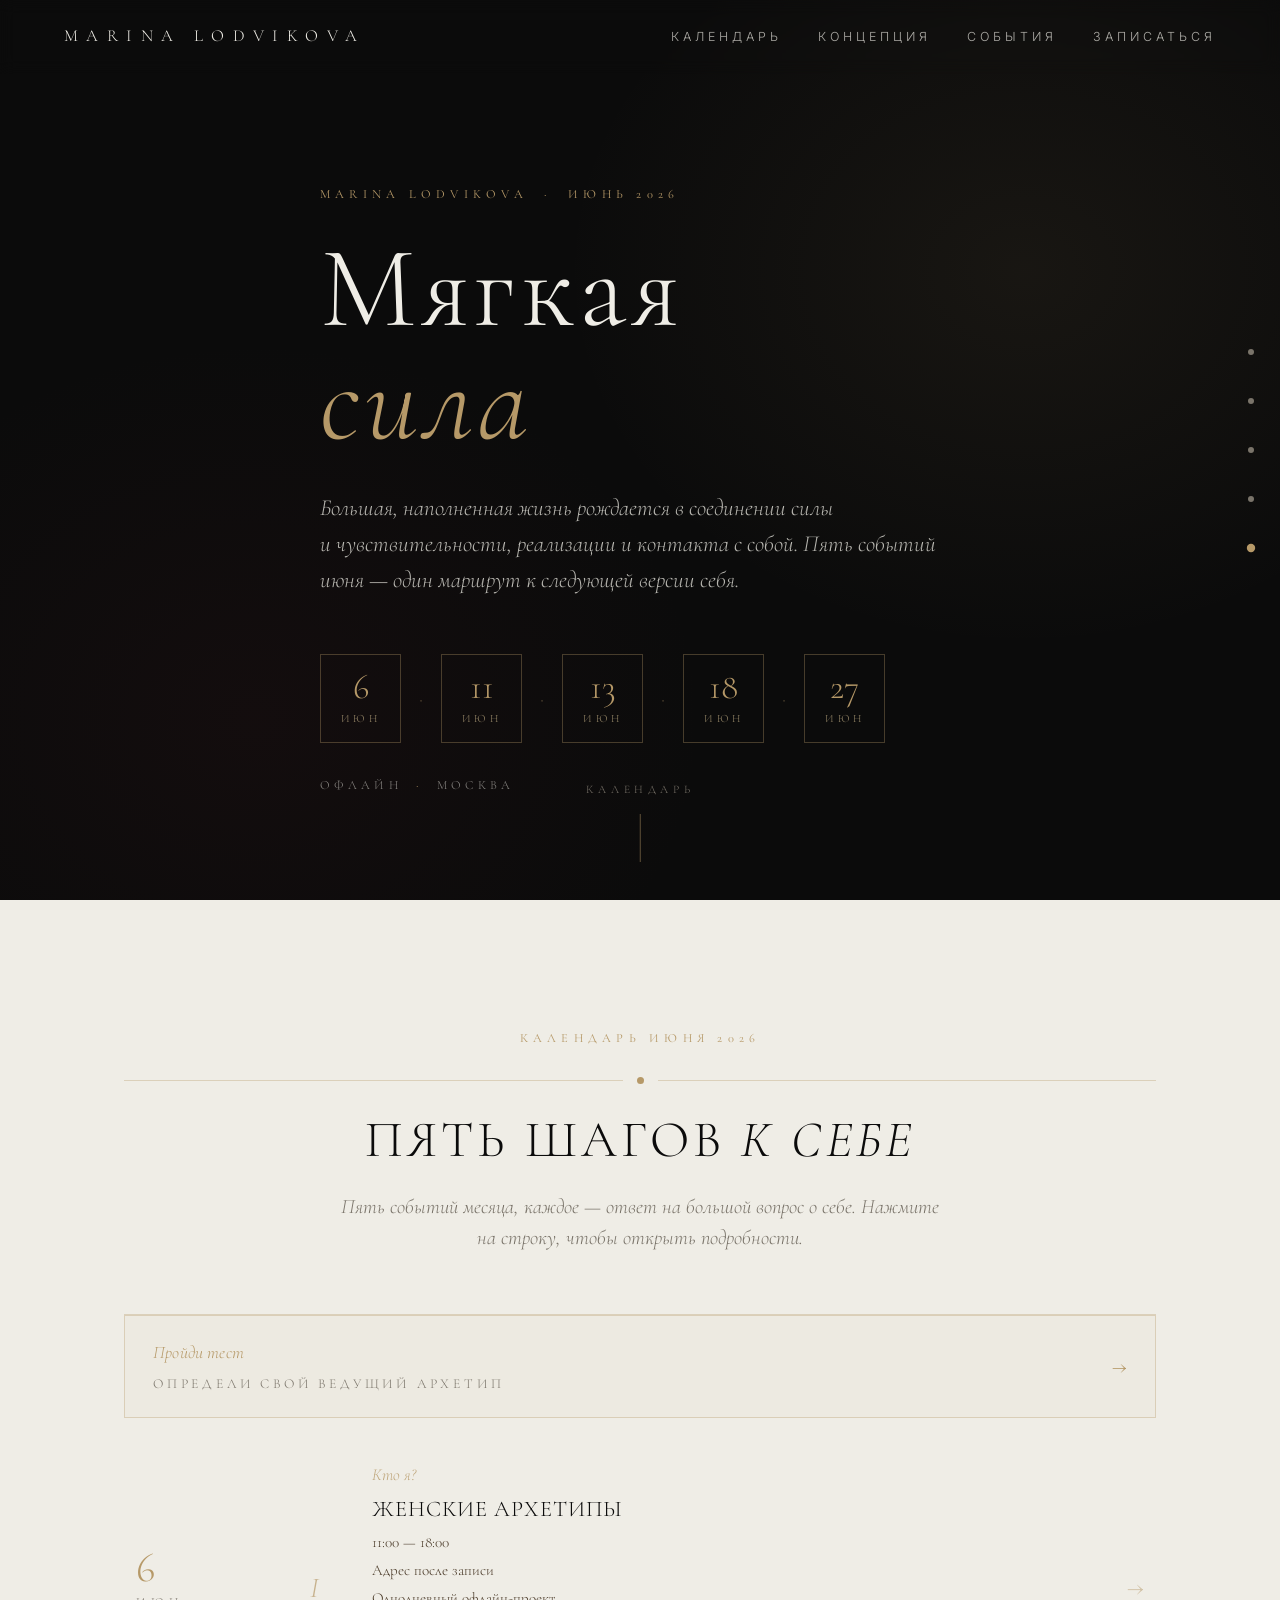
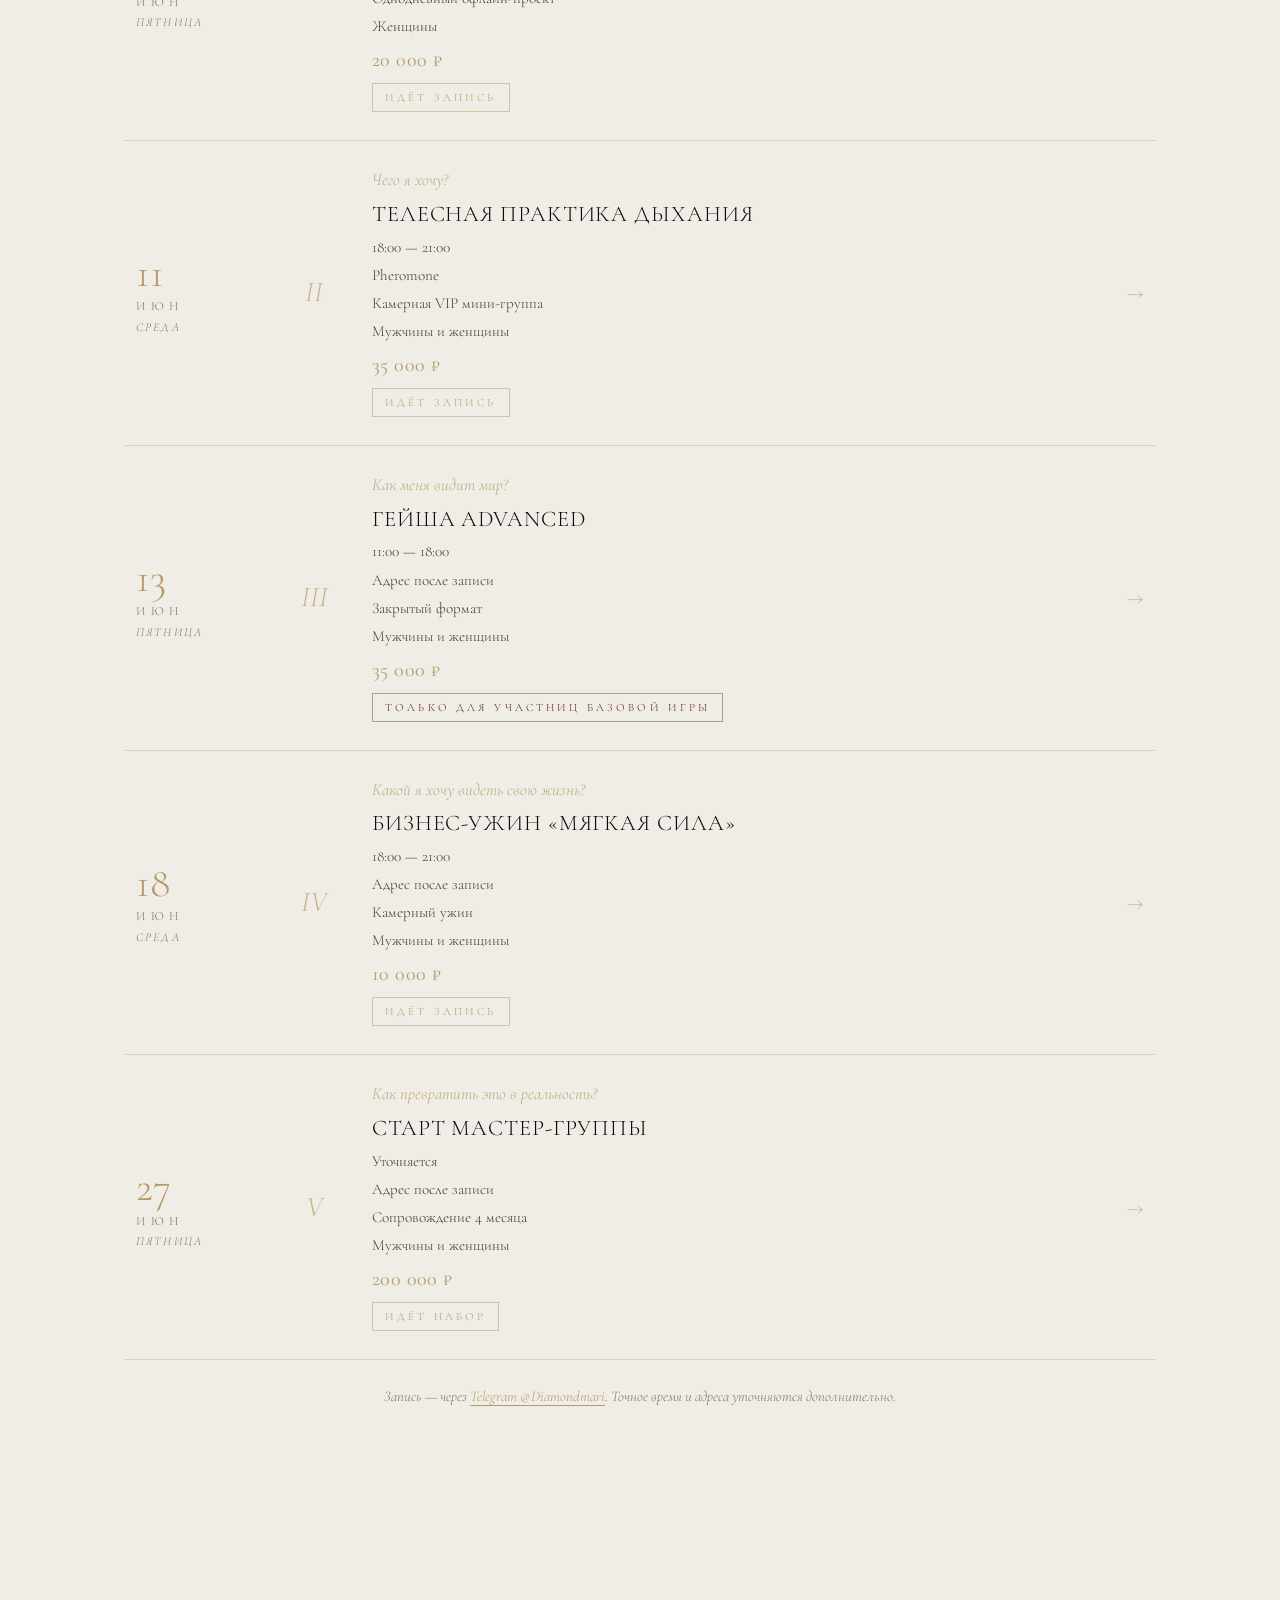
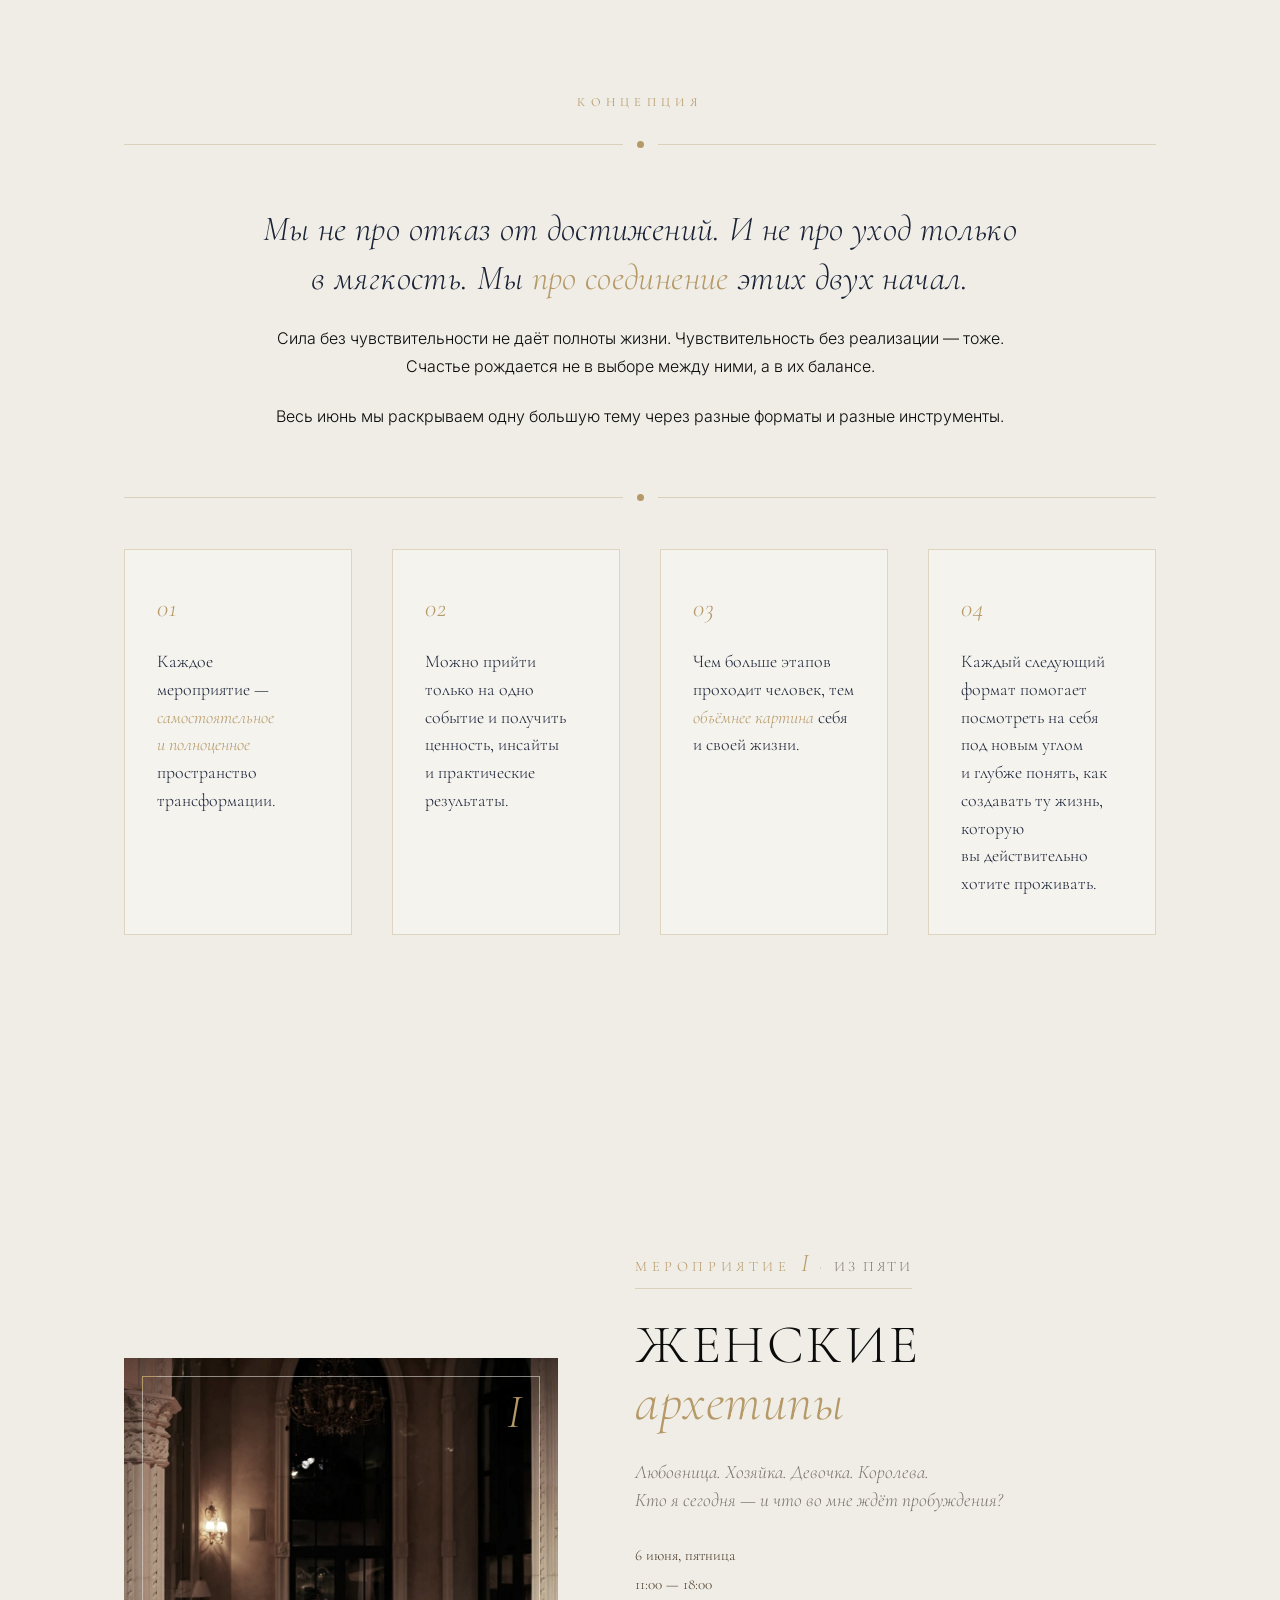
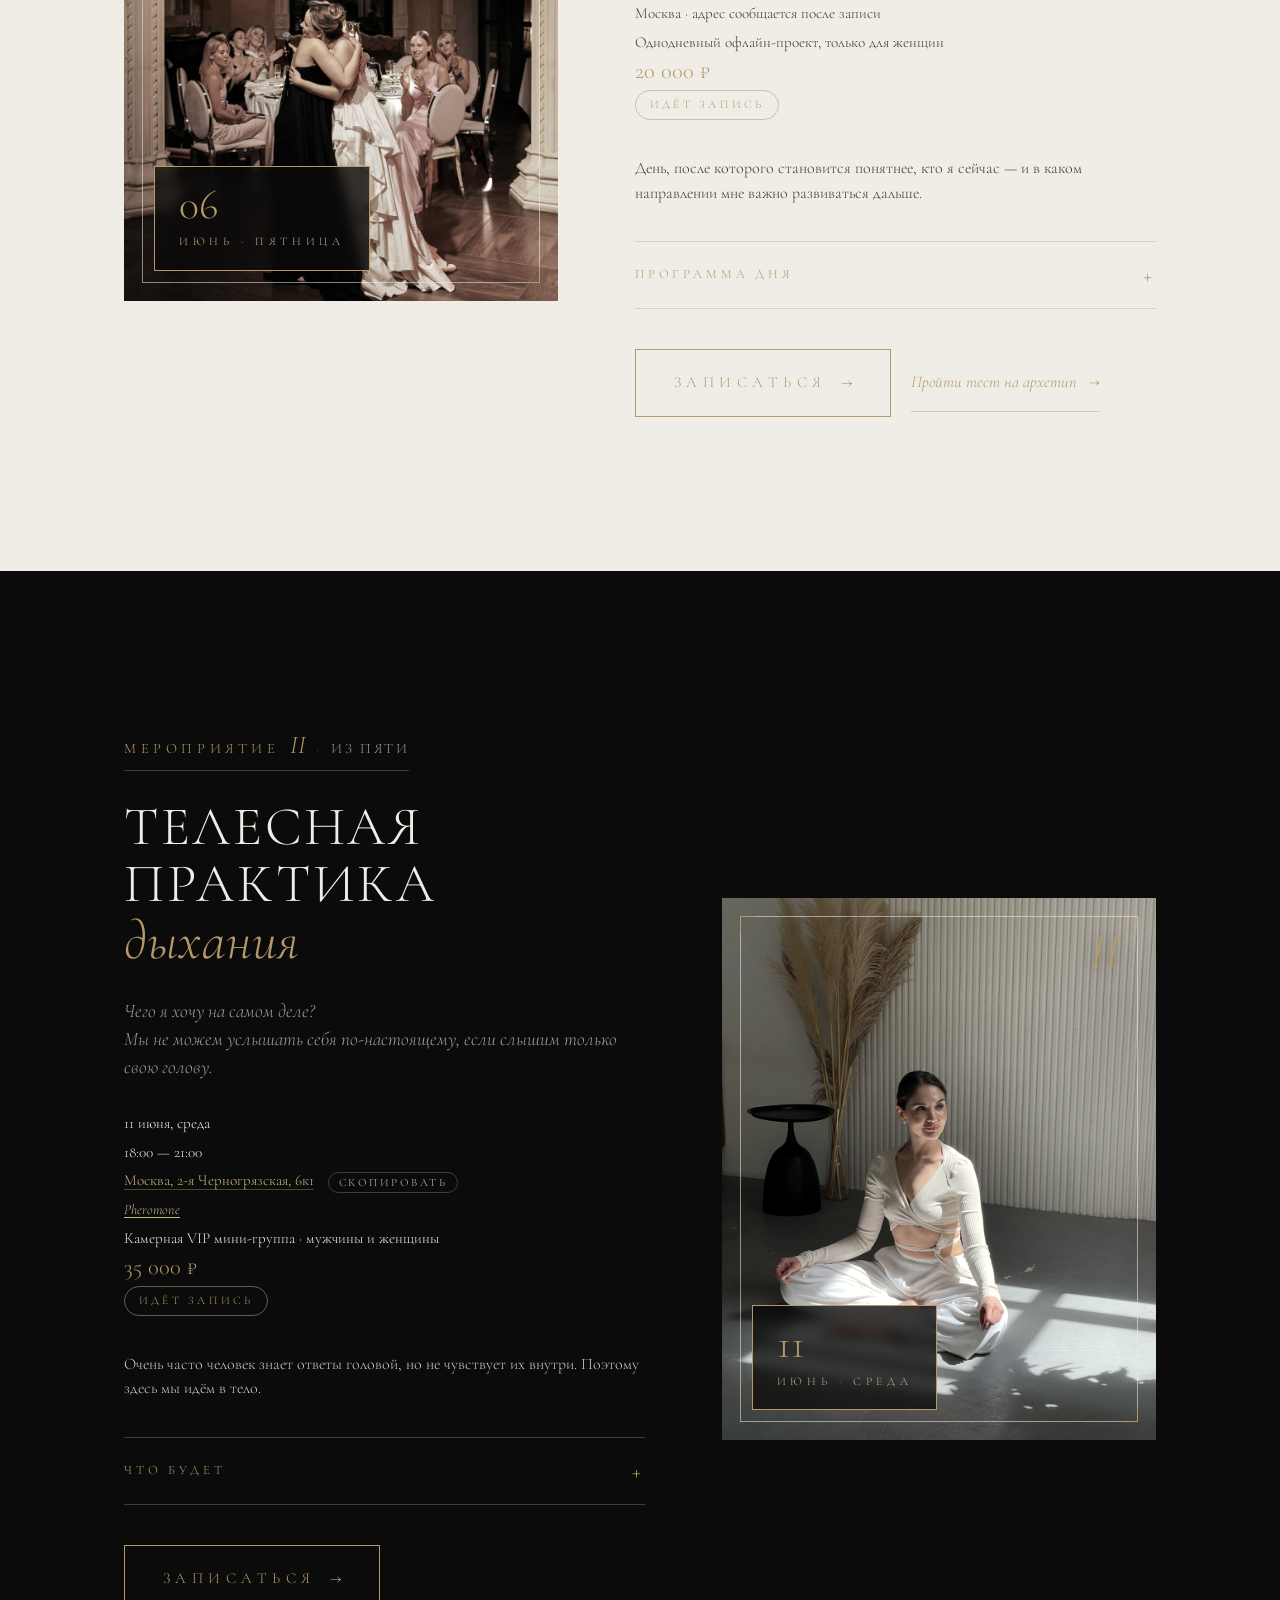
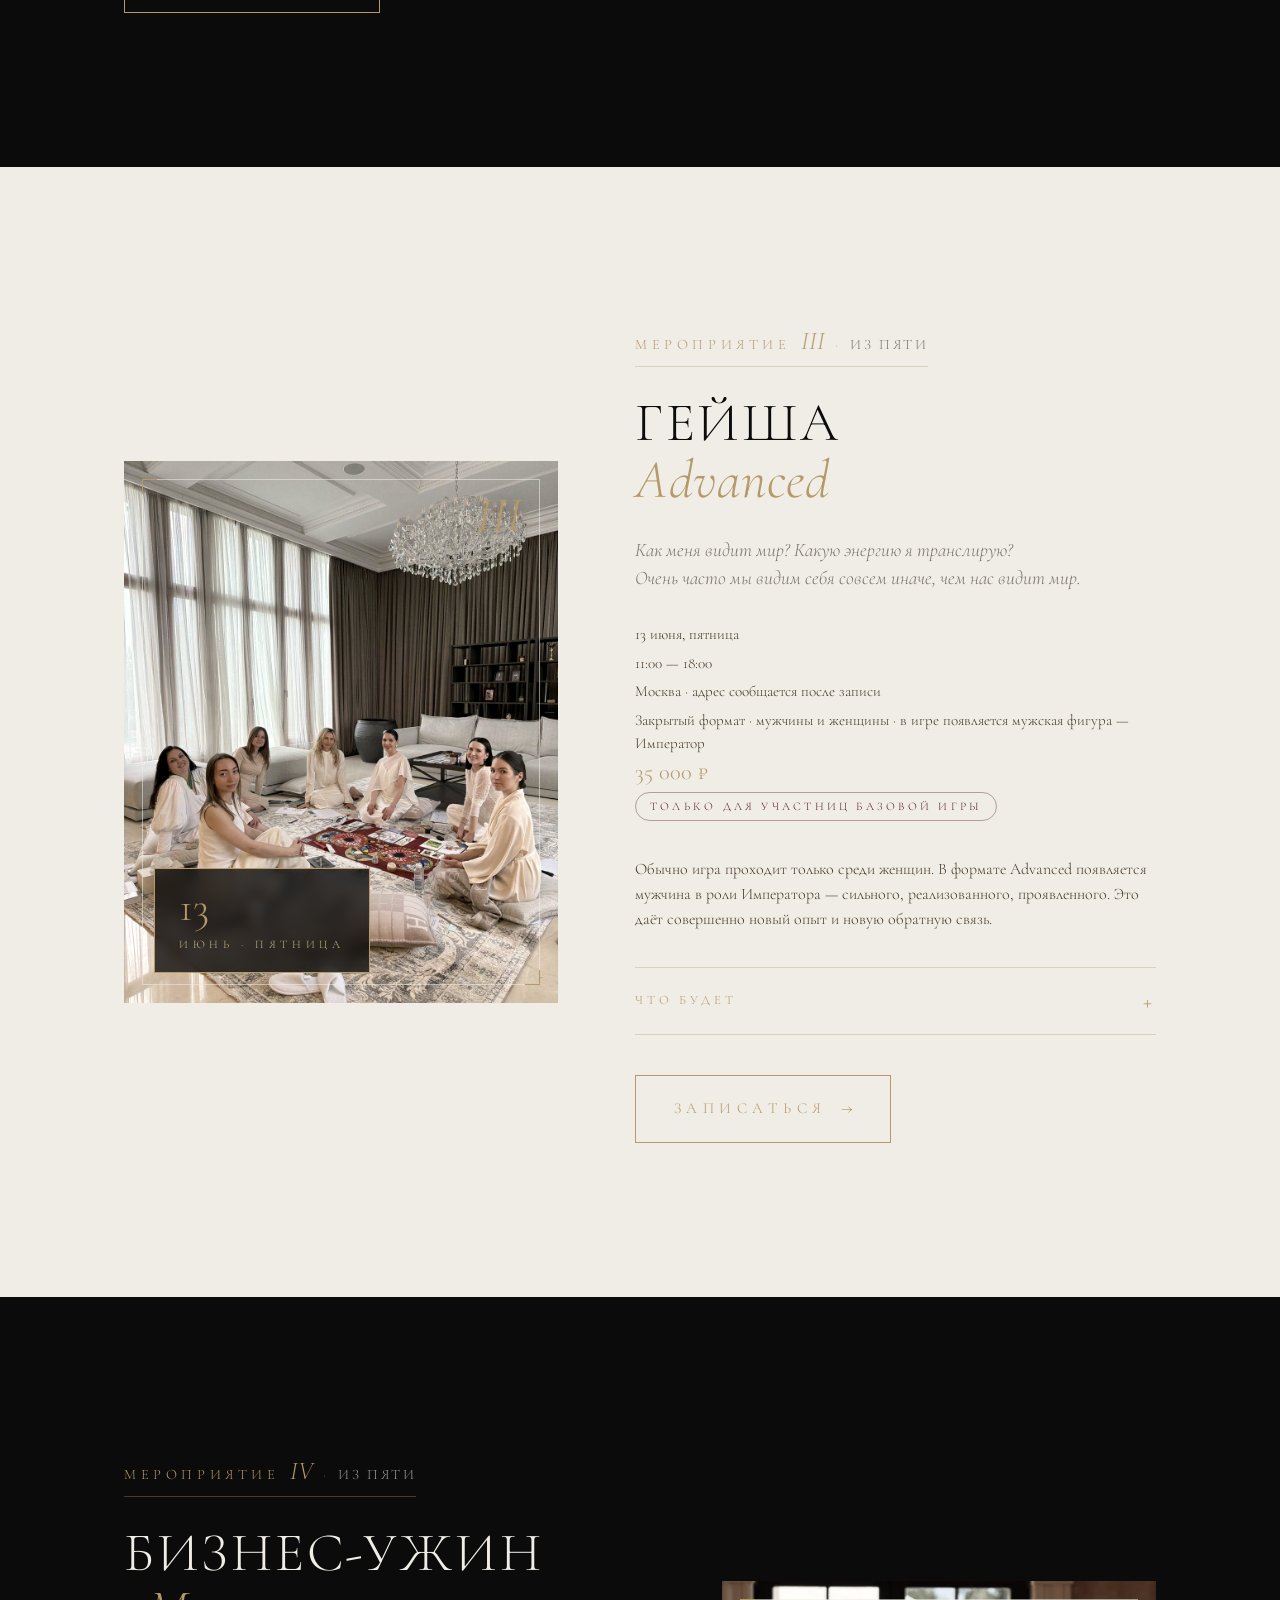
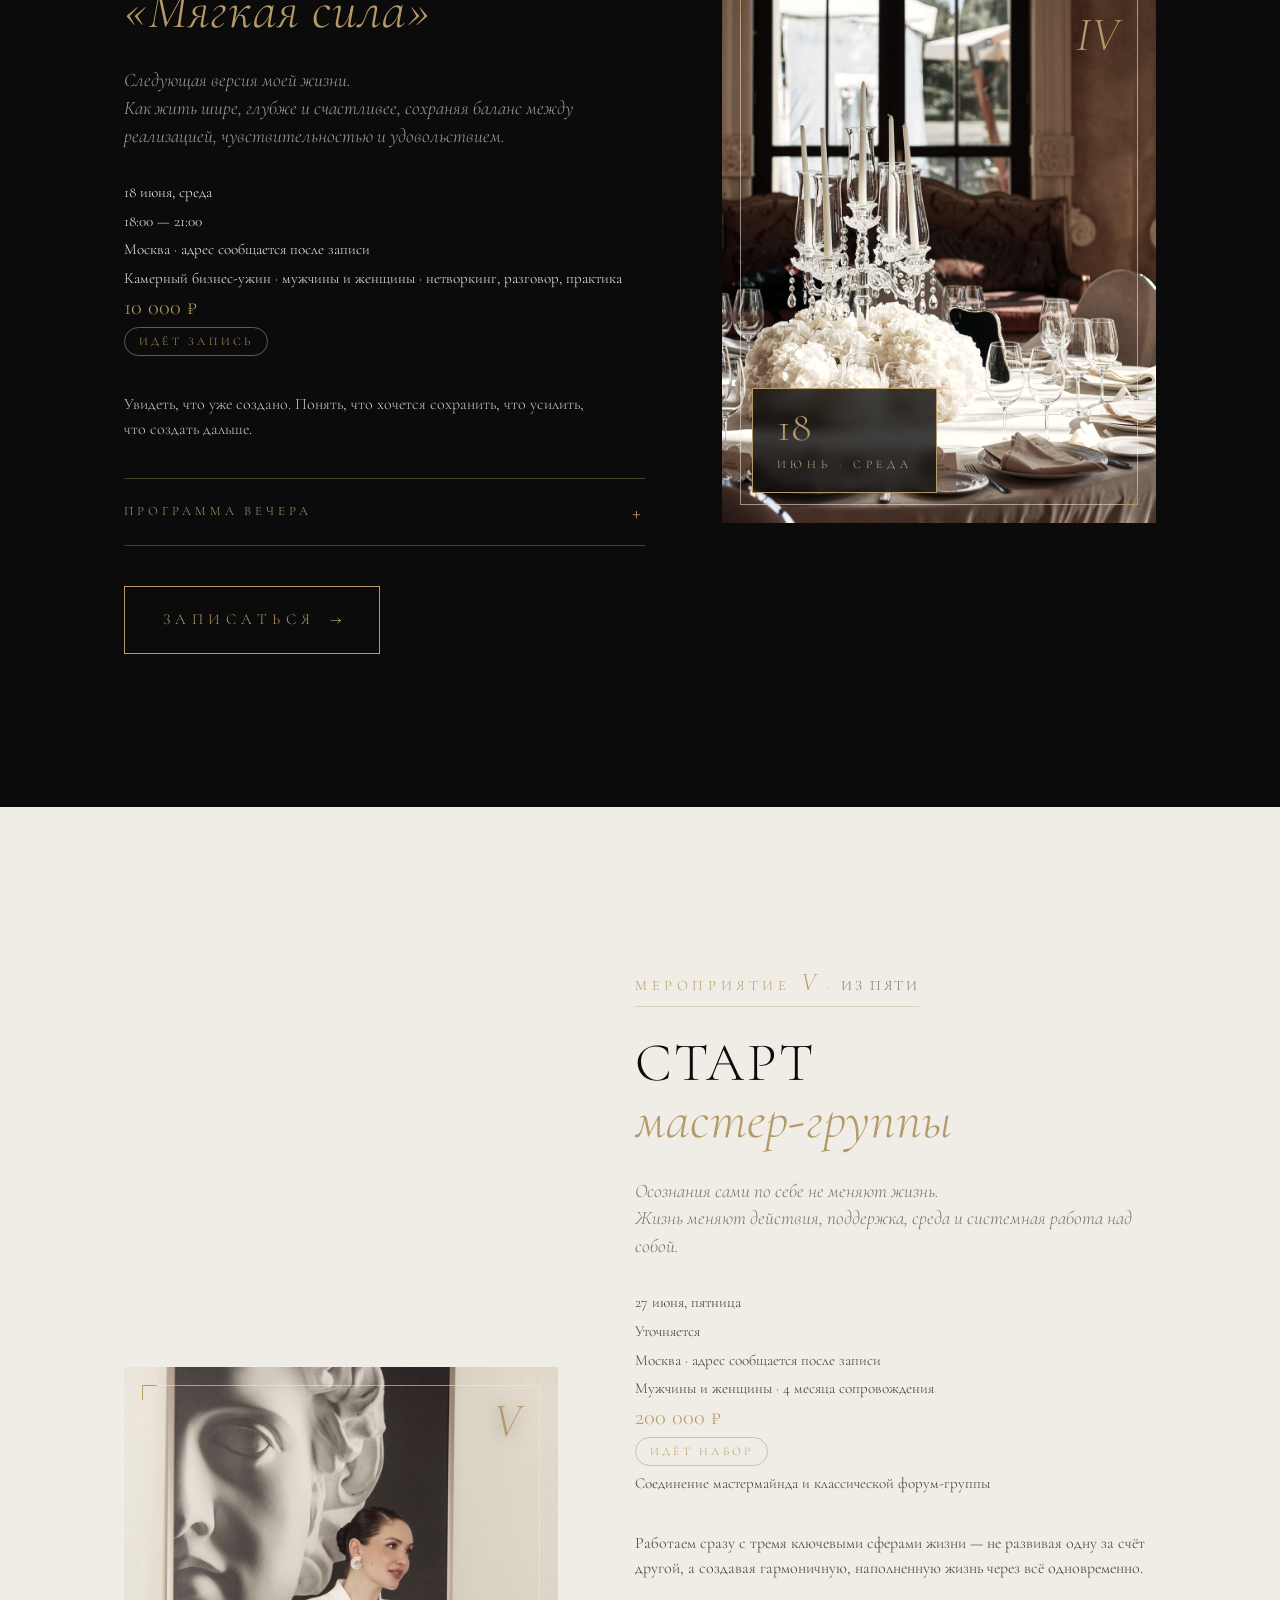
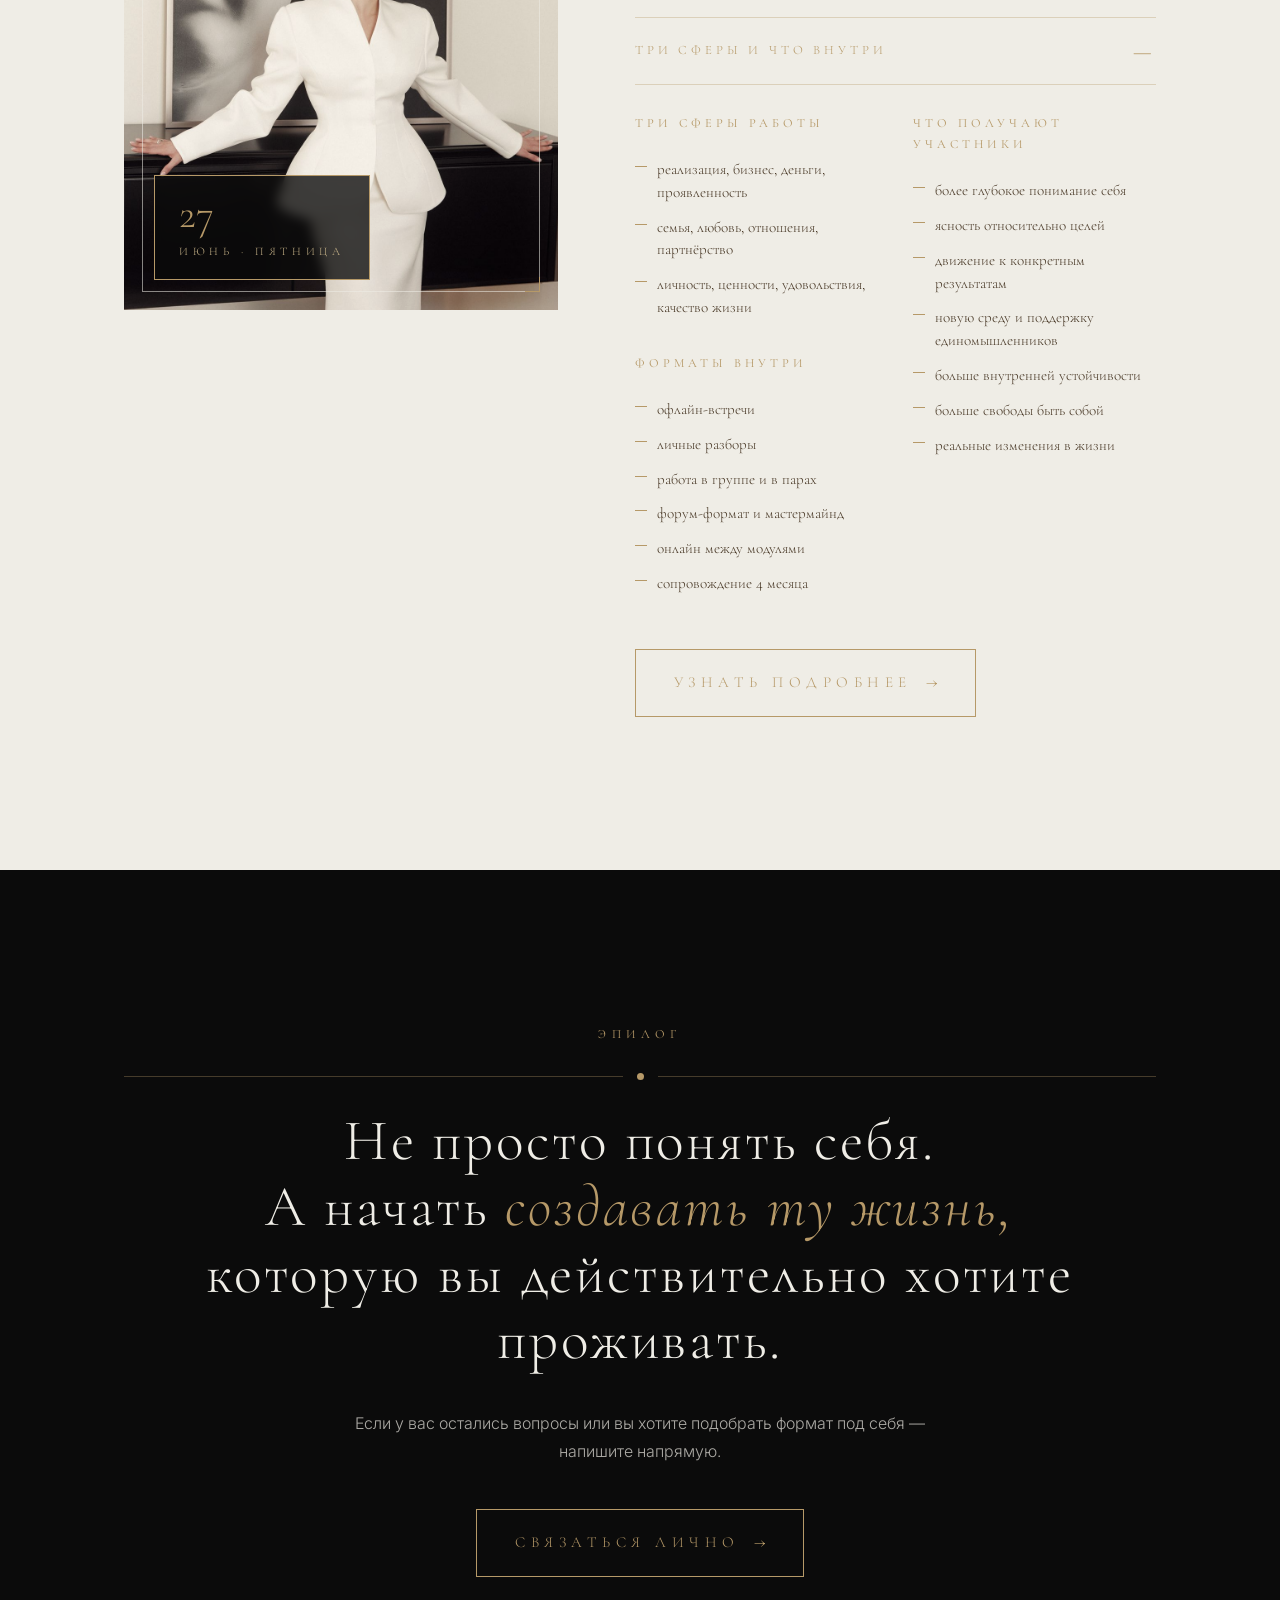
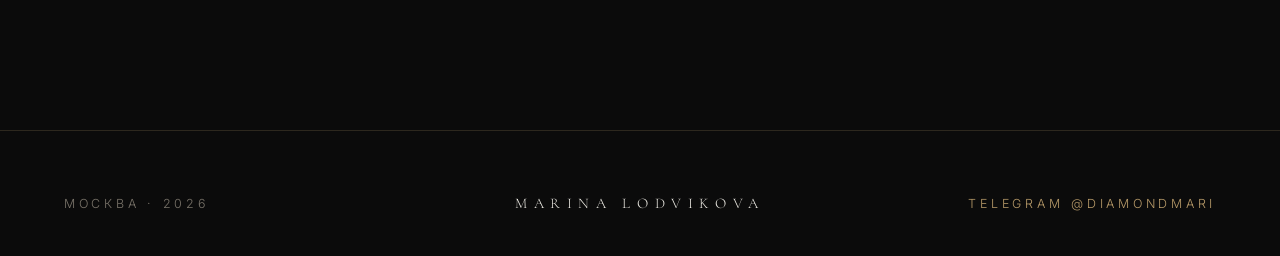
==== arhetipy/index.html @ 7381cd1e "5 share-страниц с уникальным OG-превью под каждое событие Структура:   /arhetipy/  → редирект на /#e" ====
<!doctype html>
<html lang="ru">
<head>
  <meta charset="utf-8" />
  <meta name="viewport" content="width=device-width, initial-scale=1" />
  <title>Женские архетипы — 6 июня · Марина Лодвикова</title>
  <meta name="description" content="Любовница. Хозяйка. Девочка. Королева. Кто я сегодня и какие архетипы во мне ждут пробуждения. Однодневный офлайн-проект для женщин. 11:00–18:00, Москва. 20 000 ₽." />

  <!-- Open Graph: уникальное превью события для шеринга в WhatsApp/Email/Telegram-вне-кеша -->
  <meta property="og:title" content="Женские архетипы — 6 июня" />
  <meta property="og:description" content="Любовница. Хозяйка. Девочка. Королева. Кто я сегодня и какие архетипы во мне ждут пробуждения. Однодневный офлайн-проект для женщин. 11:00–18:00, Москва. 20 000 ₽." />
  <meta property="og:type" content="website" />
  <meta property="og:url" content="https://marina-site-beryl.vercel.app/arhetipy/" />
  <meta property="og:image" content="https://marina-site-beryl.vercel.app/assets/og/event-1.jpg" />
  <meta property="og:image:width" content="1200" />
  <meta property="og:image:height" content="630" />
  <meta property="og:locale" content="ru_RU" />
  <meta name="twitter:card" content="summary_large_image" />
  <meta name="twitter:title" content="Женские архетипы — 6 июня" />
  <meta name="twitter:description" content="Любовница. Хозяйка. Девочка. Королева. Кто я сегодня и какие архетипы во мне ждут пробуждения. Однодневный офлайн-проект для женщин. 11:00–18:00, Москва. 20 000 ₽." />
  <meta name="twitter:image" content="https://marina-site-beryl.vercel.app/assets/og/event-1.jpg" />

  <!-- Мгновенный редирект к нужному событию на главной -->
  <meta http-equiv="refresh" content="0; url=/#event-1" />
  <link rel="canonical" href="https://marina-site-beryl.vercel.app/#event-1" />
  <script>window.location.replace("/#event-1");</script>
  <style>
    body { margin:0; background:#0B0B0B; color:#EFEDE6; font-family:"Cormorant Garamond","Times New Roman",serif; }
    .wrap { height:100vh; display:flex; align-items:center; justify-content:center; flex-direction:column; gap:24px; padding:40px; text-align:center; }
    .wrap h1 { color:#B69968; font-weight:300; font-style:italic; font-size:1.8rem; margin:0; }
    .wrap a { color:#C9B58A; text-decoration:underline; }
  </style>
</head>
<body>
  <div class="wrap">
    <h1>Открываю…</h1>
    <p>Если переход не сработал — <a href="/#event-1">нажмите здесь</a></p>
  </div>
</body>
</html>
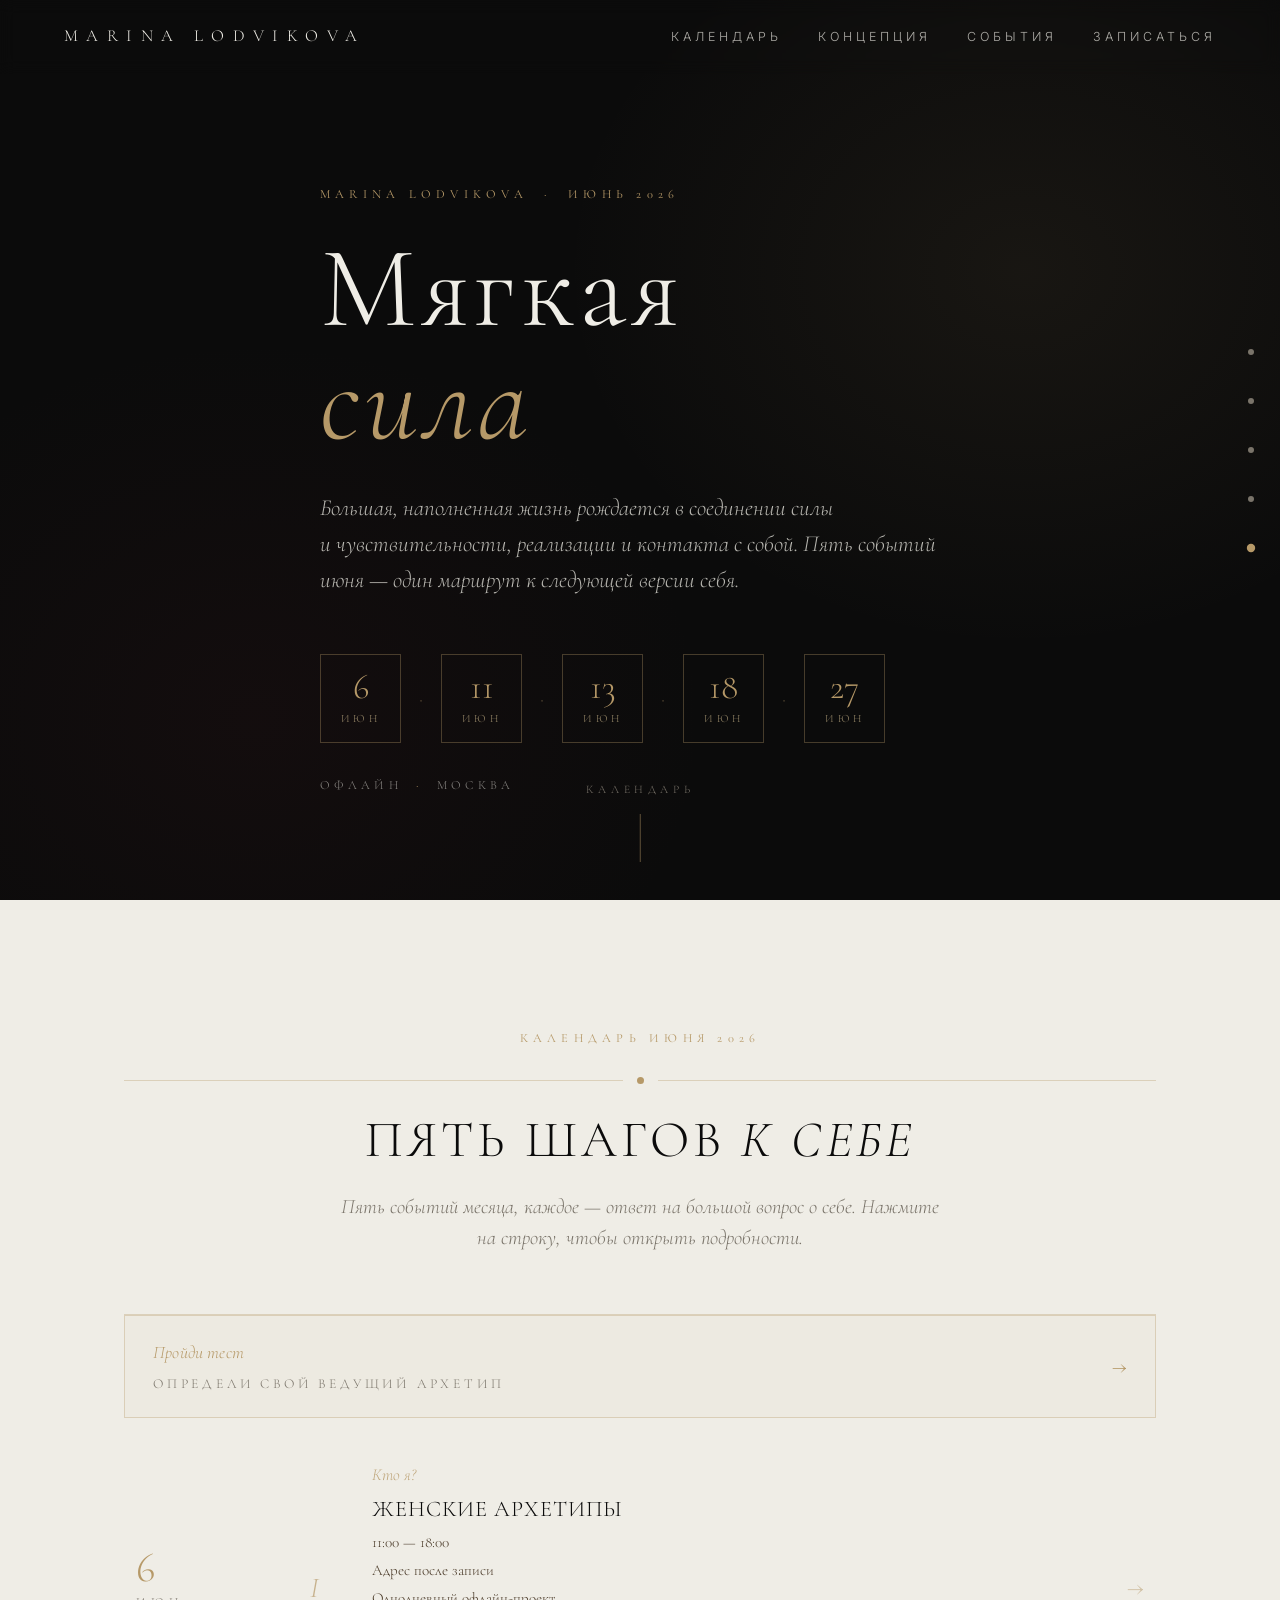
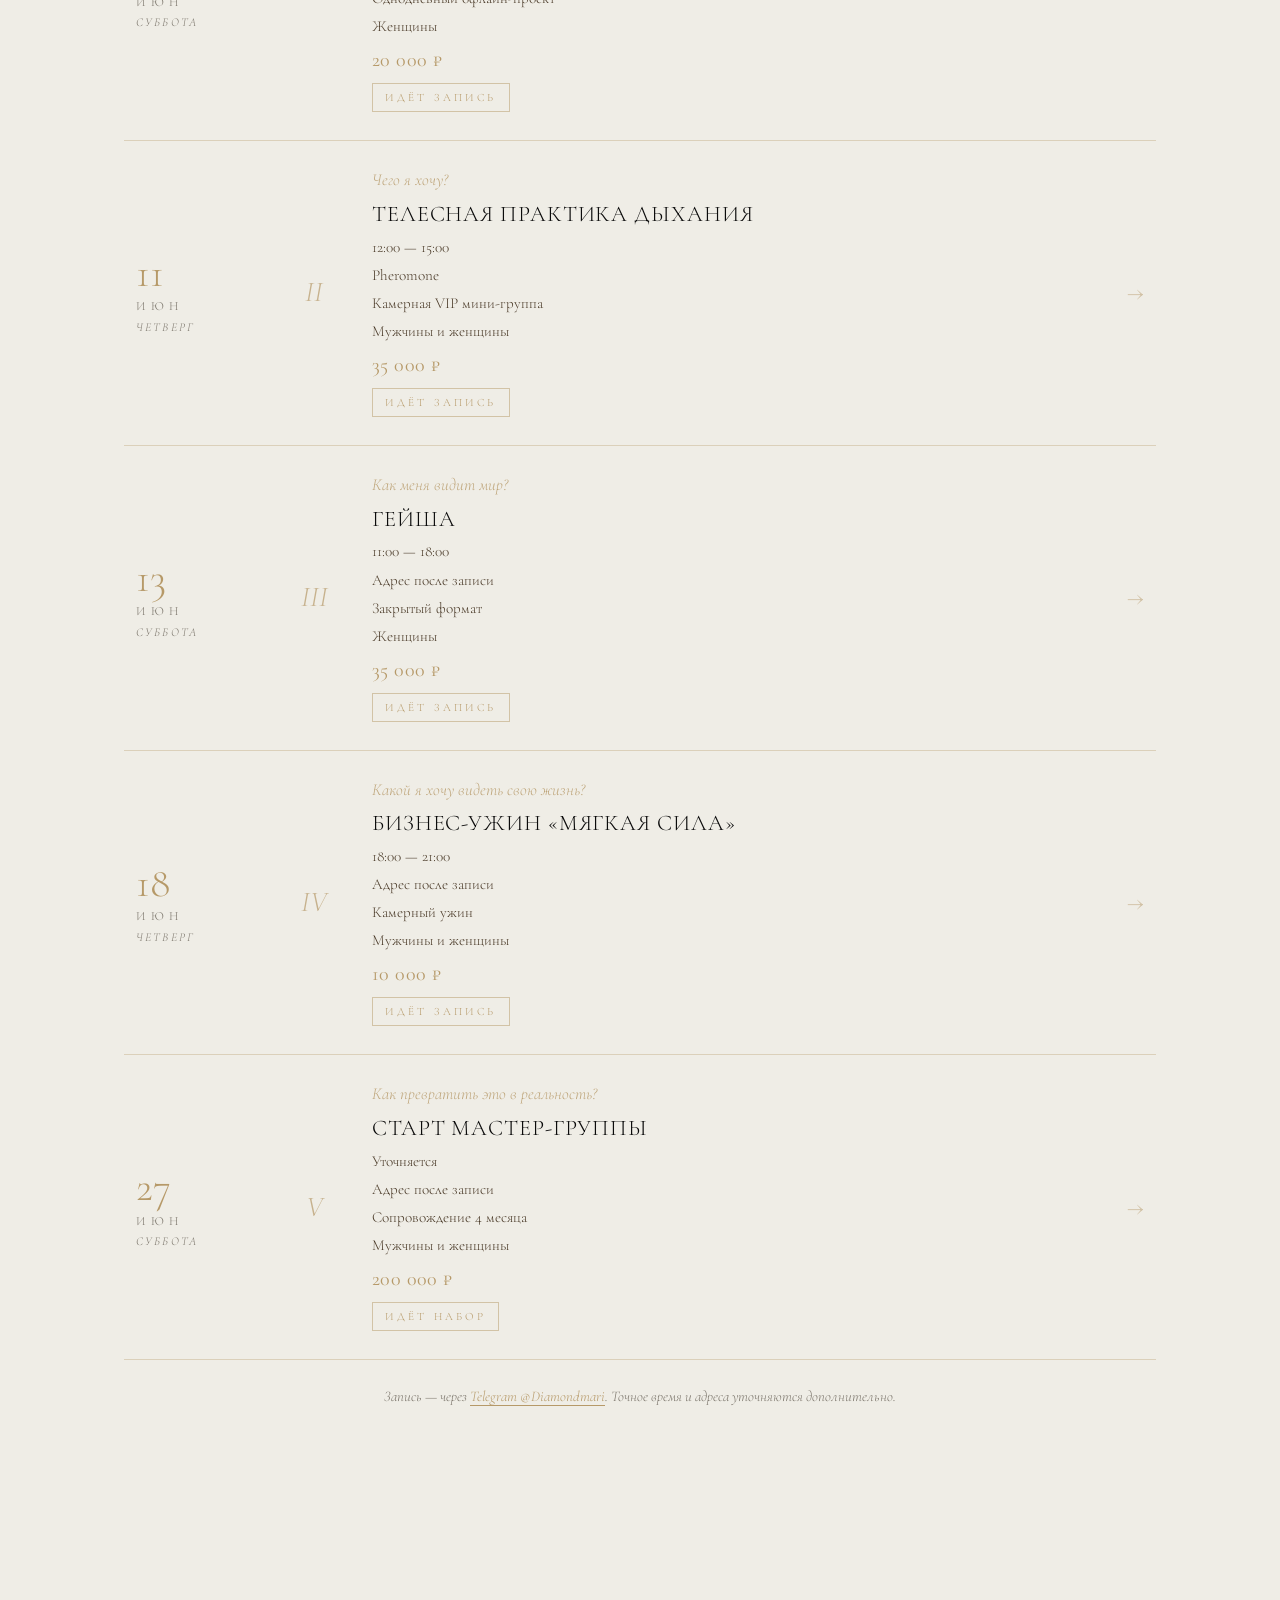
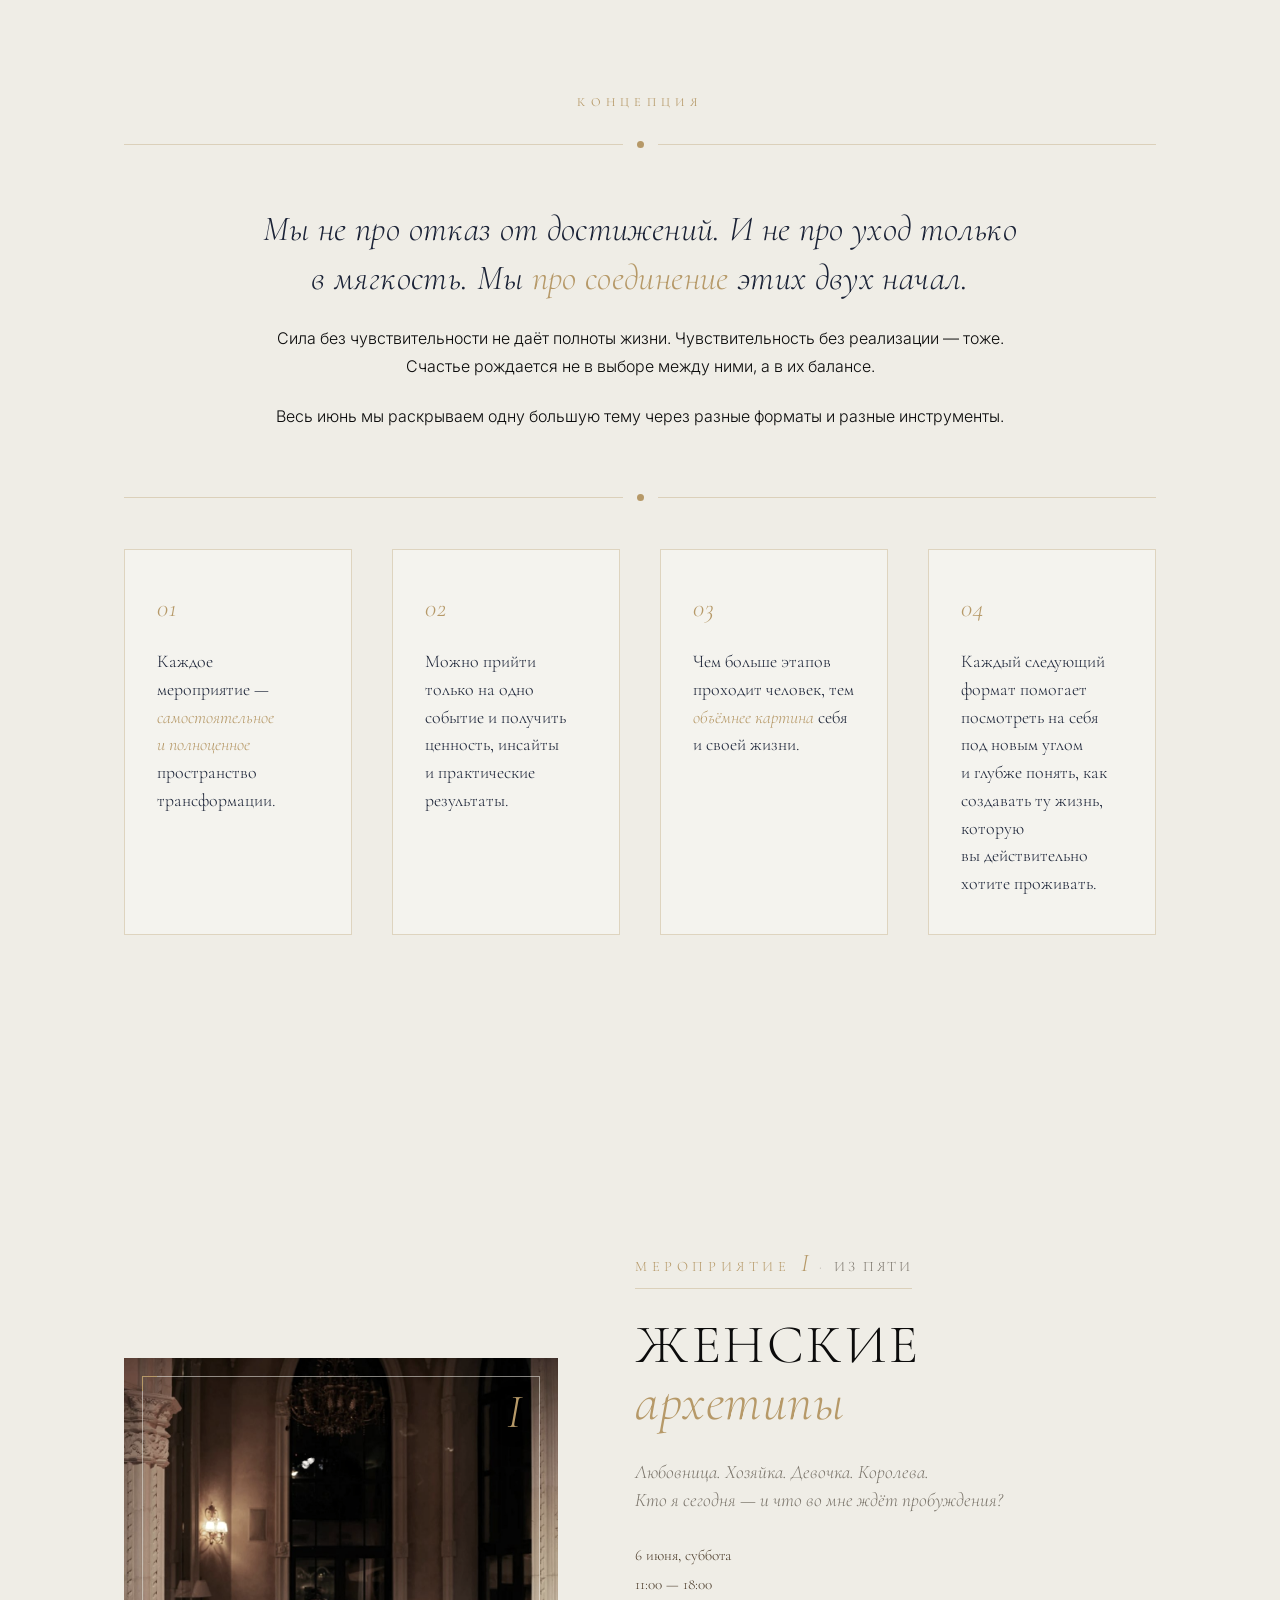
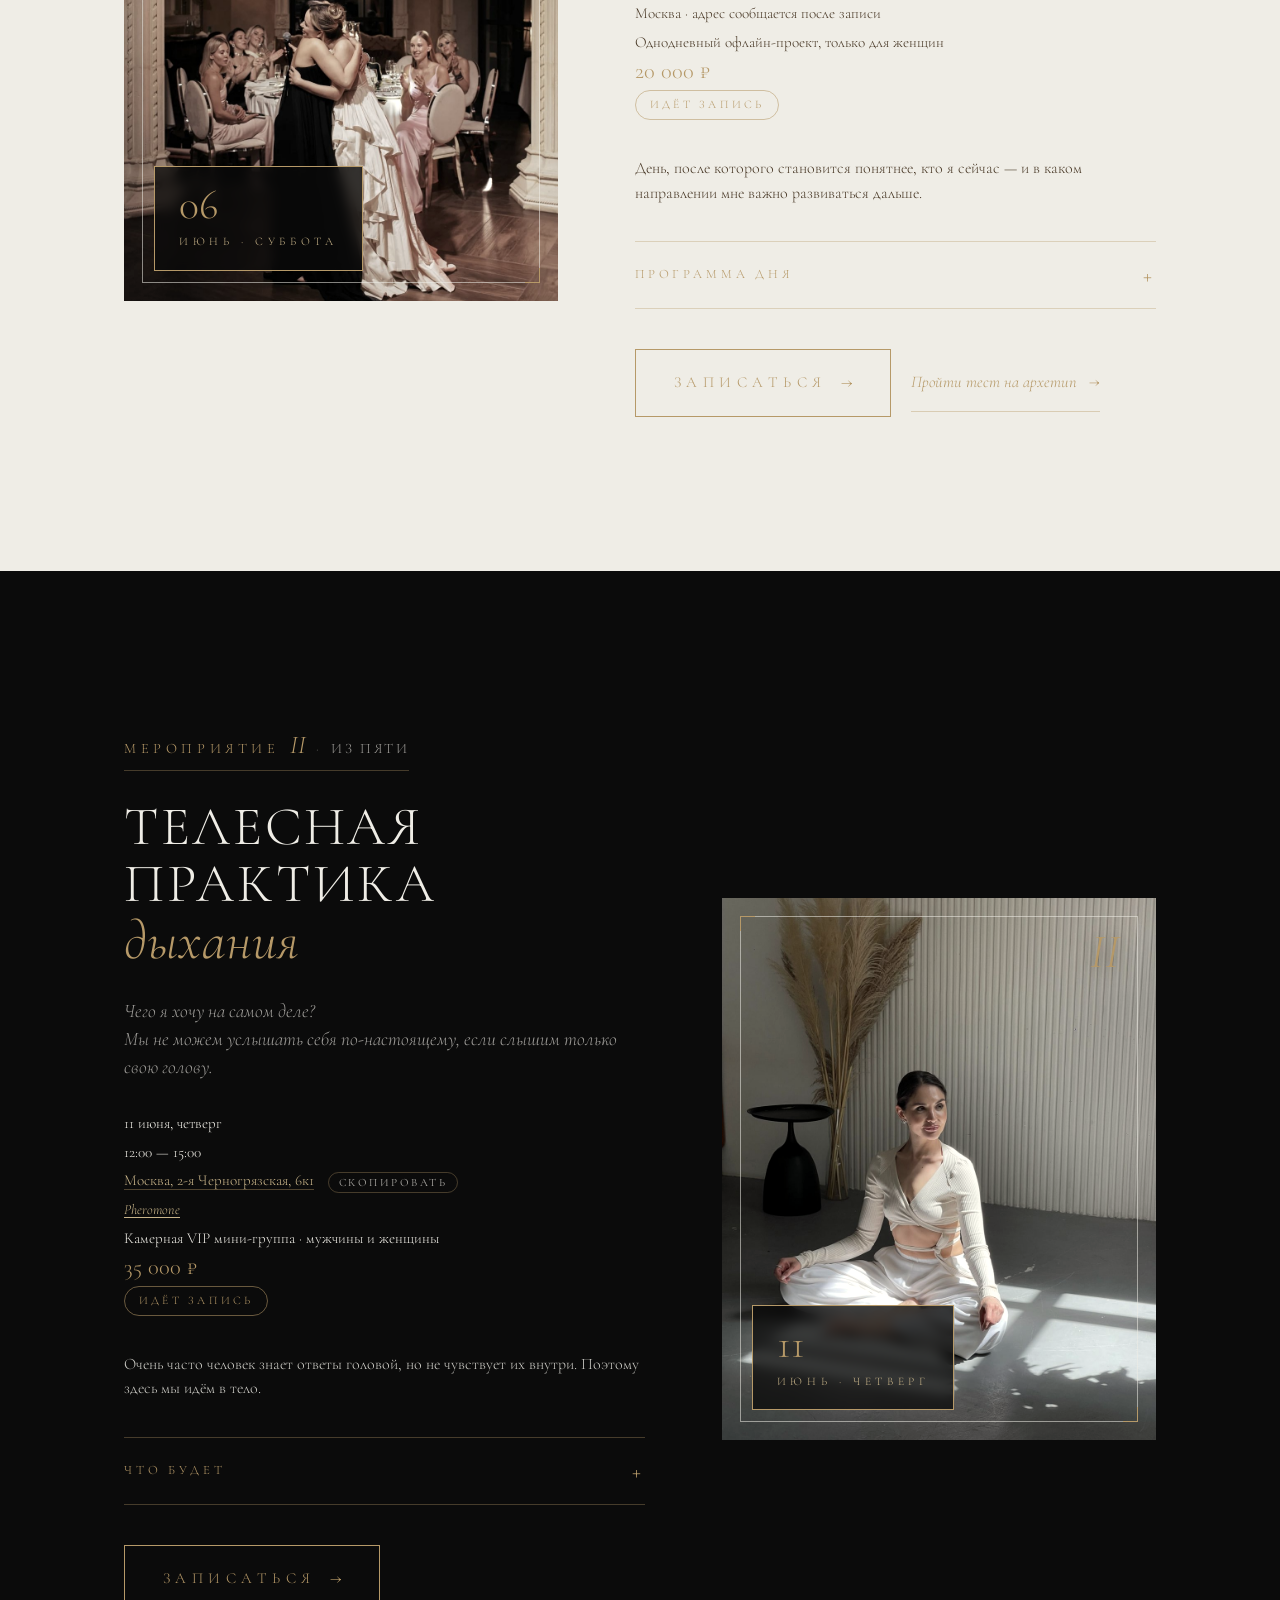
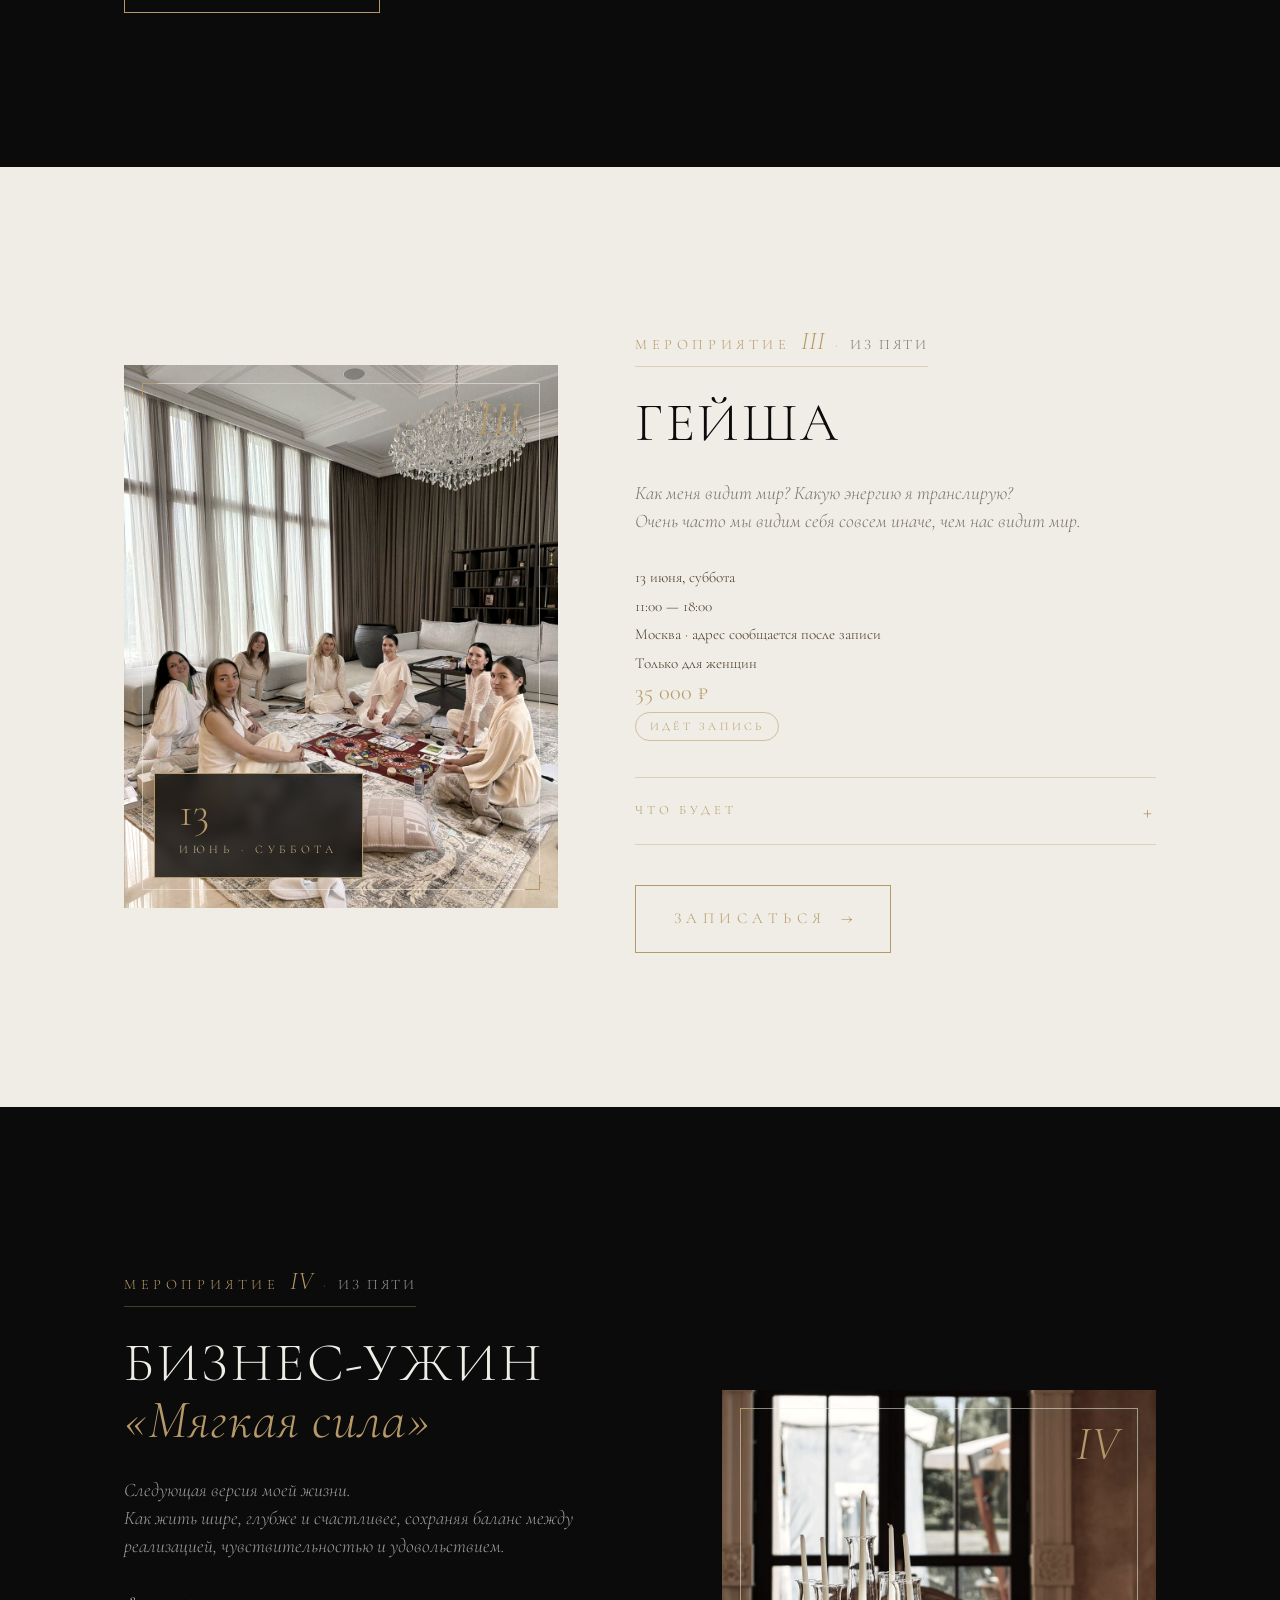
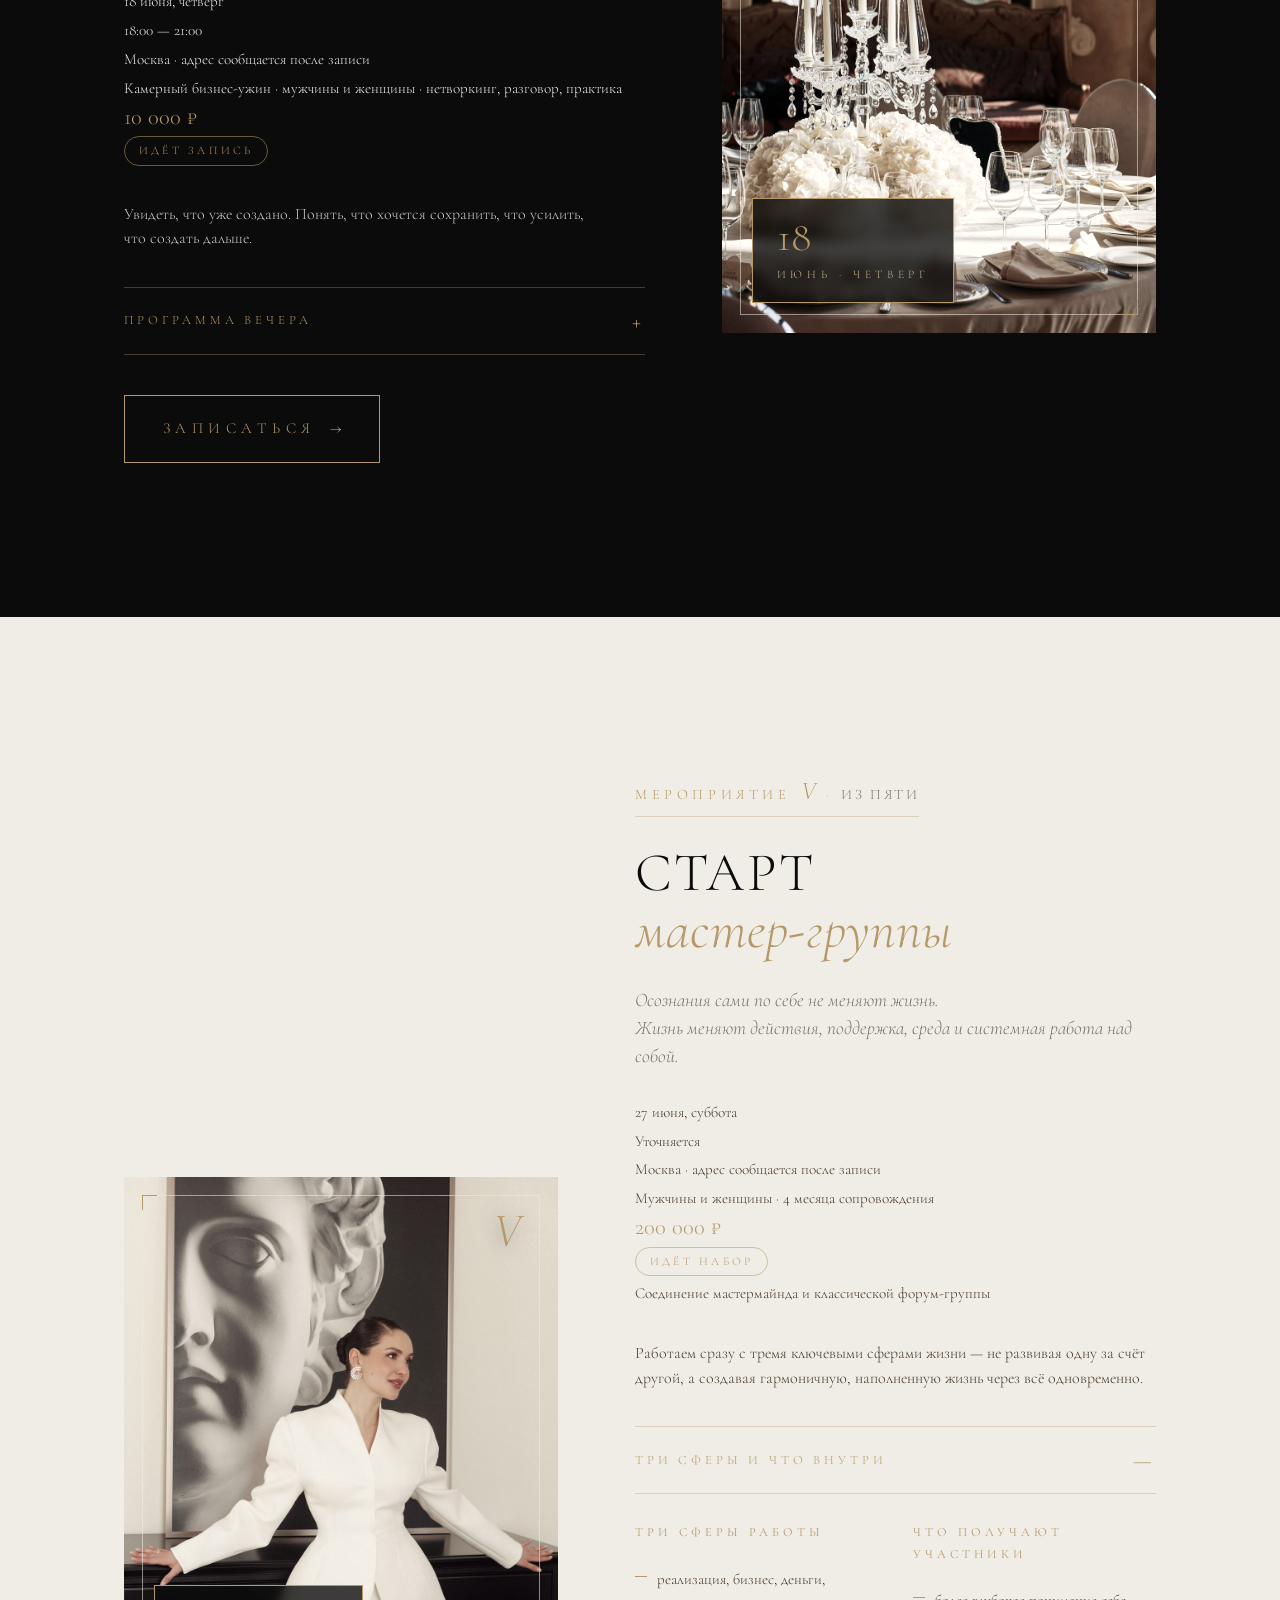
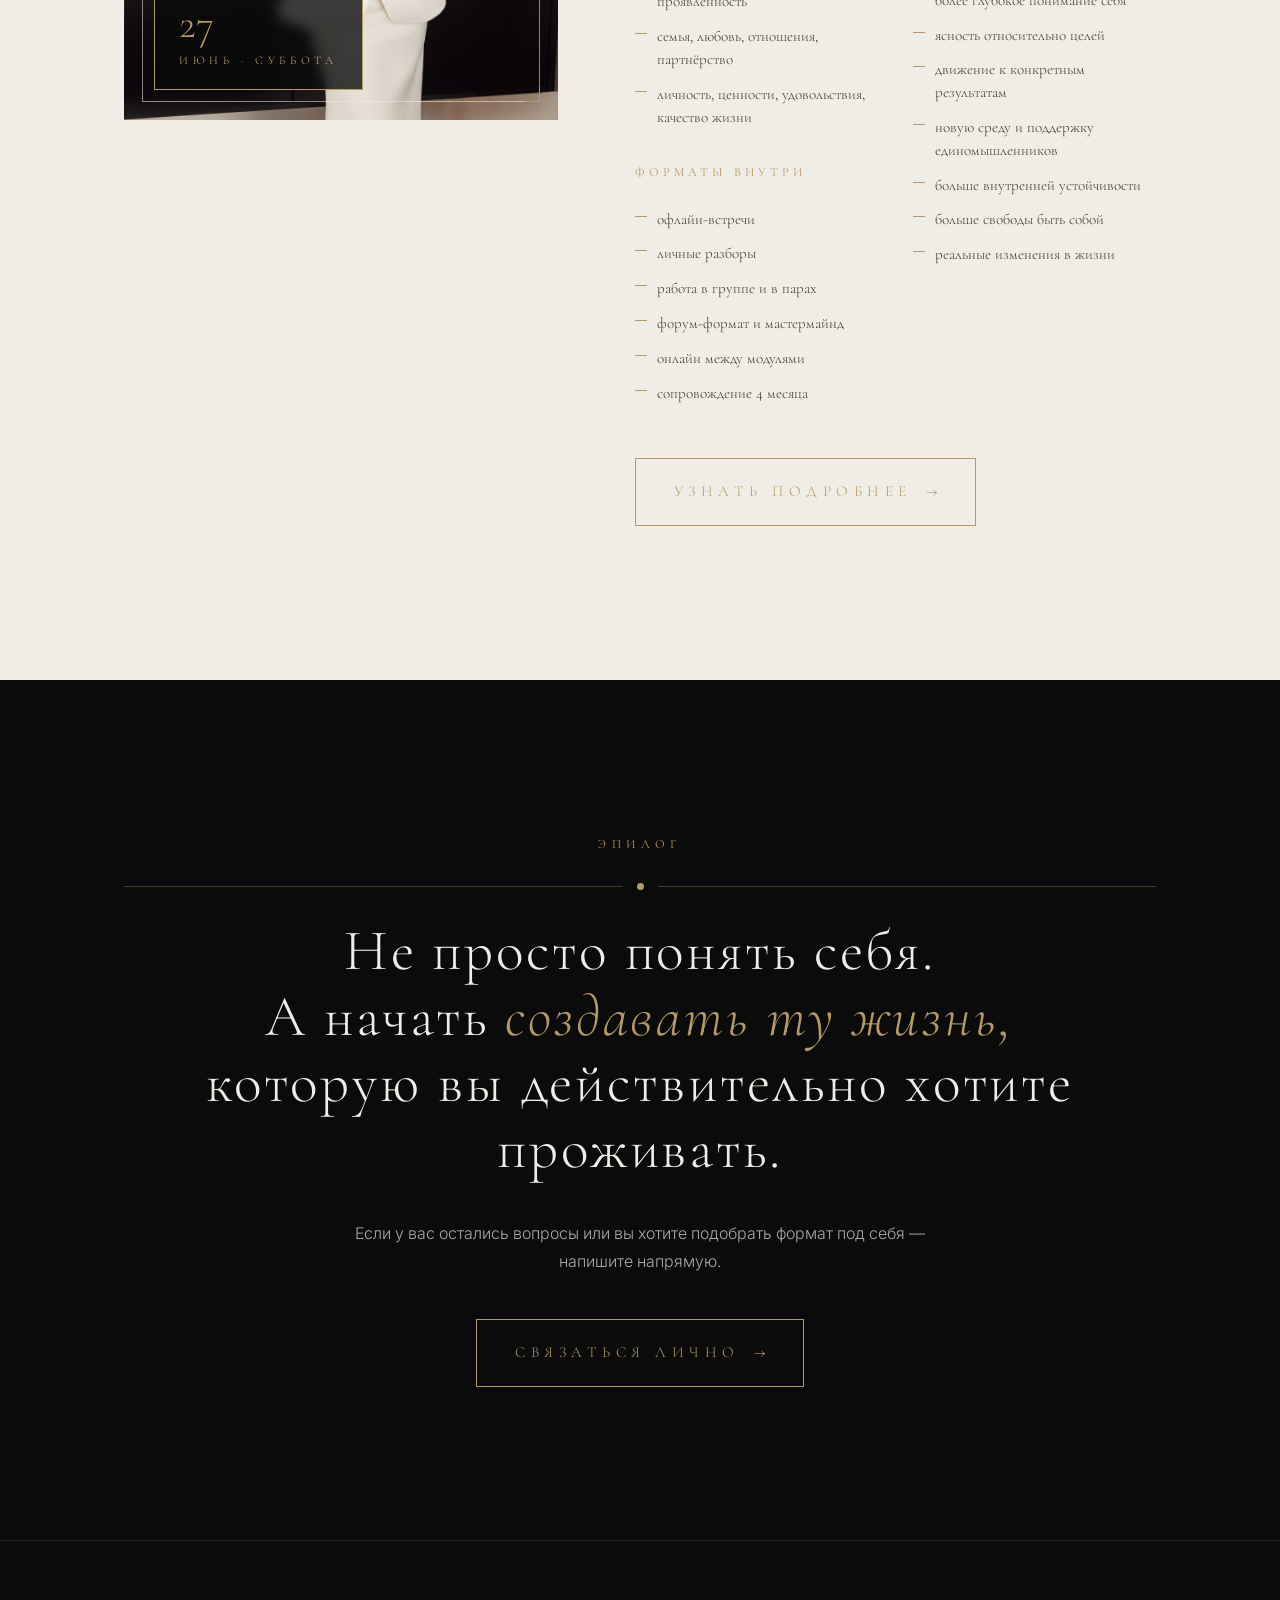
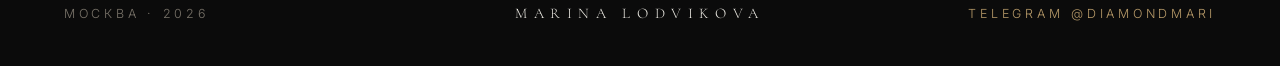
==== commit 0b63f3f3: "Favicon: золотая курсивная M в чёрном круге - favicon.ico (16+32+48), icon-32/192/512.png, apple-tou" ====
--- a/arhetipy/index.html
+++ b/arhetipy/index.html
@@ -30,6 +30,10 @@
     .wrap h1 { color:#B69968; font-weight:300; font-style:italic; font-size:1.8rem; margin:0; }
     .wrap a { color:#C9B58A; text-decoration:underline; }
   </style>
+  <link rel="icon" href="/favicon.ico" sizes="any" />
+  <link rel="icon" type="image/png" sizes="32x32" href="/icon-32.png" />
+  <link rel="apple-touch-icon" sizes="180x180" href="/apple-touch-icon.png" />
+  <meta name="theme-color" content="#0B0B0B" />
 </head>
 <body>
   <div class="wrap">
